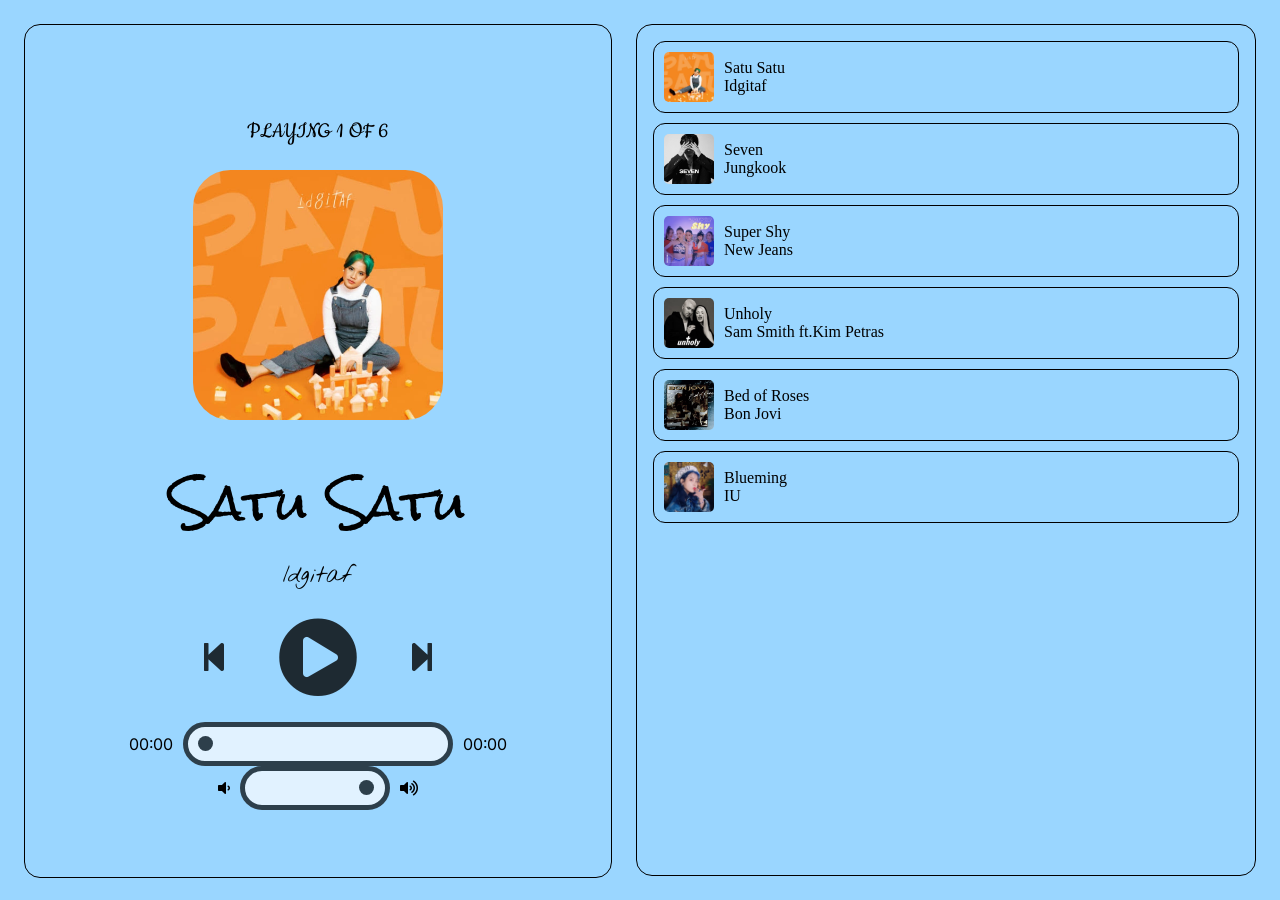
==== index.html @ f0ae2a9a "feat: update file structure" ====
<!DOCTYPE html>
<html lang="en">
  <head>
    <title>Simple Music Player</title>
    <!-- Load FontAwesome icons -->
    <link
      rel="stylesheet"
      href="https://cdnjs.cloudflare.com/ajax/libs/font-awesome/5.13.0/css/all.min.css"
    />
    <link rel="preconnect" href="https://fonts.googleapis.com" />
    <link rel="preconnect" href="https://fonts.gstatic.com" crossorigin />
    <link
      href="https://fonts.googleapis.com/css2?family=Cookie&family=Inter&family=Nothing+You+Could+Do&family=Rock+Salt&display=swap"
      rel="stylesheet"
    />

    <!-- Load the custom CSS style file -->
    <link rel="stylesheet" type="text/css" href="style.css" />
  </head>
  <body>
    <div class="player">
      <!-- Define the section for displaying details -->
      <div class="details">
        <div class="now-playing">PLAYING x OF y</div>
        <div class="track-art"></div>
        <div class="track-name">Track Name</div>
        <div class="track-artist">Track Artist</div>
      </div>

      <!-- Define the section for displaying track buttons -->
      <div class="buttons">
        <div class="prev-track" onclick="prevTrack()">
          <i class="fa fa-step-backward fa-2x"></i>
        </div>
        <div class="playpause-track" onclick="playpauseTrack()">
          <i class="fa fa-play-circle fa-5x"></i>
        </div>
        <div class="next-track" onclick="nextTrack()">
          <i class="fa fa-step-forward fa-2x"></i>
        </div>
      </div>

      <!-- Define the section for displaying the seek slider-->
      <div class="slider_container">
        <div class="current-time">00:00</div>
        <input
          type="range"
          min="1"
          max="100"
          value="0"
          class="seek_slider"
          onchange="seekTo()"
        />
        <div class="total-duration">00:00</div>
      </div>

      <!-- Define the section for displaying the volume slider-->
      <div class="slider_container">
        <i class="fa fa-volume-down"></i>
        <input
          type="range"
          min="1"
          max="100"
          value="99"
          class="volume_slider"
          onchange="setVolume()"
        />
        <i class="fa fa-volume-up"></i>
      </div>
    </div>

    <div class="playlist"></div>

    <!-- Load the main script for the player -->
    <script src="main.js"></script>
  </body>
</html>
---- style.css ----
* {
  padding: 0;
  margin: 0;
}

body {
  background-color: lightgreen;
  transition: background-color 0.5s;
  display: flex;
  flex: 1;
  gap: 24px;
  padding: 24px;
  height: calc(100vh - 48px);
}

/* Using flex with the column direction to
     align items in a vertical direction */
.player {
  height: 100%;
  display: flex;
  align-items: center;
  flex-direction: column;
  justify-content: center;
  flex: 1;
  border: 1px solid black;
  border-radius: 16px;
}

.details {
  display: flex;
  align-items: center;
  flex-direction: column;
  justify-content: center;
  margin-top: 25px;
}

.track-art {
  margin: 25px;
  height: 250px;
  width: 250px;
  background-image: URL('https://source.unsplash.com/Qrspubmx6kE/640x360');
  background-size: cover;
  background-position: center;
  border-radius: 15%;
}

/* Changing the font sizes to suitable ones */
.now-playing {
  font-size: 1.5rem;
  font-family: 'Cookie', cursive;
}

.track-name {
  font-size: 3rem;
  font-family: 'Rock Salt', cursive;
}

.track-artist {
  font-size: 1.5rem;
  font-family: 'Nothing You Could Do', cursive;
}

/* Using flex with the row direction to
     align items in a horizontal direction */
.buttons {
  display: flex;
  flex-direction: row;
  align-items: center;
}

.playpause-track,
.prev-track,
.next-track {
  padding: 25px;
  opacity: 0.8;

  /* Smoothly transition the opacity */
  transition: opacity 0.2s;
}

/* Change the opacity when mouse is hovered */
.playpause-track:hover,
.prev-track:hover,
.next-track:hover {
  opacity: 1;
}

/* Define the slider width so that it scales properly */
.slider_container {
  width: 75%;
  max-width: 400px;
  display: flex;
  justify-content: center;
  align-items: center;
  font-family: 'Inter', sans-serif;
}

/* Modify the appearance of the slider */
.seek_slider,
.volume_slider {
  -webkit-appearance: none;
  -moz-appearance: none;
  appearance: none;
  height: 5px;
  background: black;
  opacity: 0.7;
  -webkit-transition: 0.2s;
  transition: opacity 0.2s;
}

/* Modify the appearance of the slider thumb */
.seek_slider::-webkit-slider-thumb,
.volume_slider::-webkit-slider-thumb {
  -webkit-appearance: none;
  -moz-appearance: none;
  appearance: none;
  width: 15px;
  height: 15px;
  background: white;
  cursor: pointer;
  border-radius: 50%;
}

/* Change the opacity when mouse is hovered */
.seek_slider:hover,
.volume_slider:hover {
  opacity: 1;
}

.seek_slider {
  width: 60%;
  height: 26px;
  padding: 4px 10px;
  border-radius: 100px;
  background: white;
  border: 5px solid black;
}

.seek_slider::-webkit-slider-thumb {
  background-color: black;
}

.volume_slider {
  width: 30%;
  height: 26px;
  padding: 4px 10px;
  border-radius: 100px;
  background: white;
  border: 5px solid black;
}

.volume_slider::-webkit-slider-thumb {
  background-color: black;
}

.current-time,
.total-duration {
  padding: 10px;
}

i.fa-volume-down,
i.fa-volume-up {
  padding: 10px;
}

/* Change the mouse cursor to a pointer
     when hovered over */
i.fa-play-circle,
i.fa-pause-circle,
i.fa-step-forward,
i.fa-step-backward {
  cursor: pointer;
}

.playlist {
  flex: 1;
  border: 1px solid black;
  padding: 16px;
  border-radius: 16px;
}

.playlist-item {
  display: flex;
  align-items: center;
  margin-bottom: 10px;
  cursor: pointer;
  padding: 10px;
  border: 1px solid black;
  border-radius: 12px;
  transition: background-color 0.3s;
}

.playlist-item:hover {
  background-color: rgba(0, 0, 0, 0.1);
}

.playlist-art {
  width: 50px;
  height: 50px;
  margin-right: 10px;
  object-fit: cover;
  border-radius: 5px;
}

.playlist-details {
  flex-grow: 1;
}
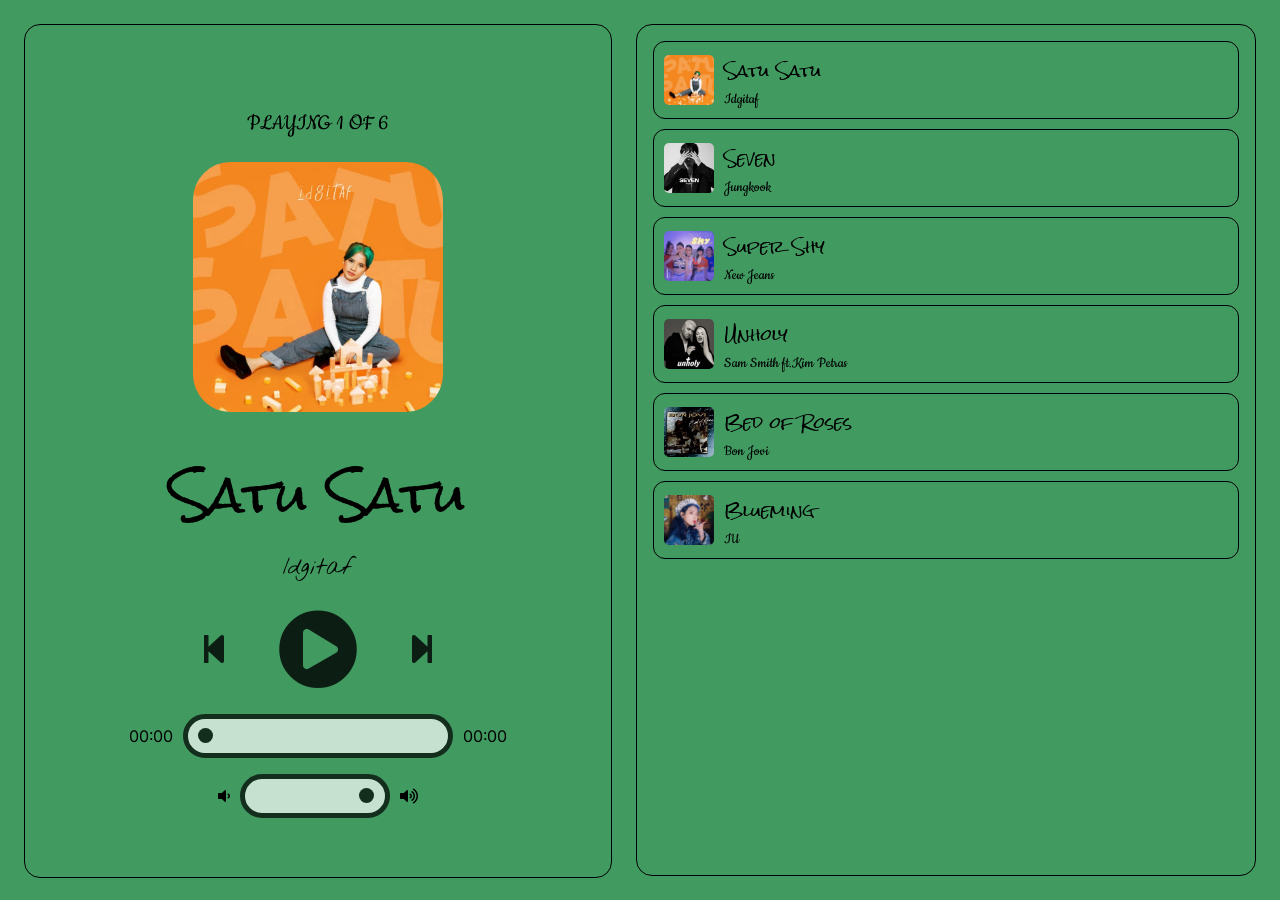
==== commit b89578de: "fix: ui" ====
--- a/index.html
+++ b/index.html
@@ -55,7 +55,7 @@
       </div>
 
       <!-- Define the section for displaying the volume slider-->
-      <div class="slider_container">
+      <div class="volume_slider_container">
         <i class="fa fa-volume-down"></i>
         <input
           type="range"
--- a/style.css
+++ b/style.css
@@ -93,6 +93,16 @@
   justify-content: center;
   align-items: center;
   font-family: 'Inter', sans-serif;
+}
+
+.volume_slider_container {
+  width: 75%;
+  max-width: 400px;
+  display: flex;
+  justify-content: center;
+  align-items: center;
+  font-family: 'Inter', sans-serif;
+  margin-top: 1rem;
 }
 
 /* Modify the appearance of the slider */
@@ -205,3 +215,11 @@
 .playlist-details {
   flex-grow: 1;
 }
+
+.playlist-name {
+  font-family: 'Rock Salt', cursive;
+}
+
+.playlist-artist {
+  font-family: 'Cookie', cursive;
+}
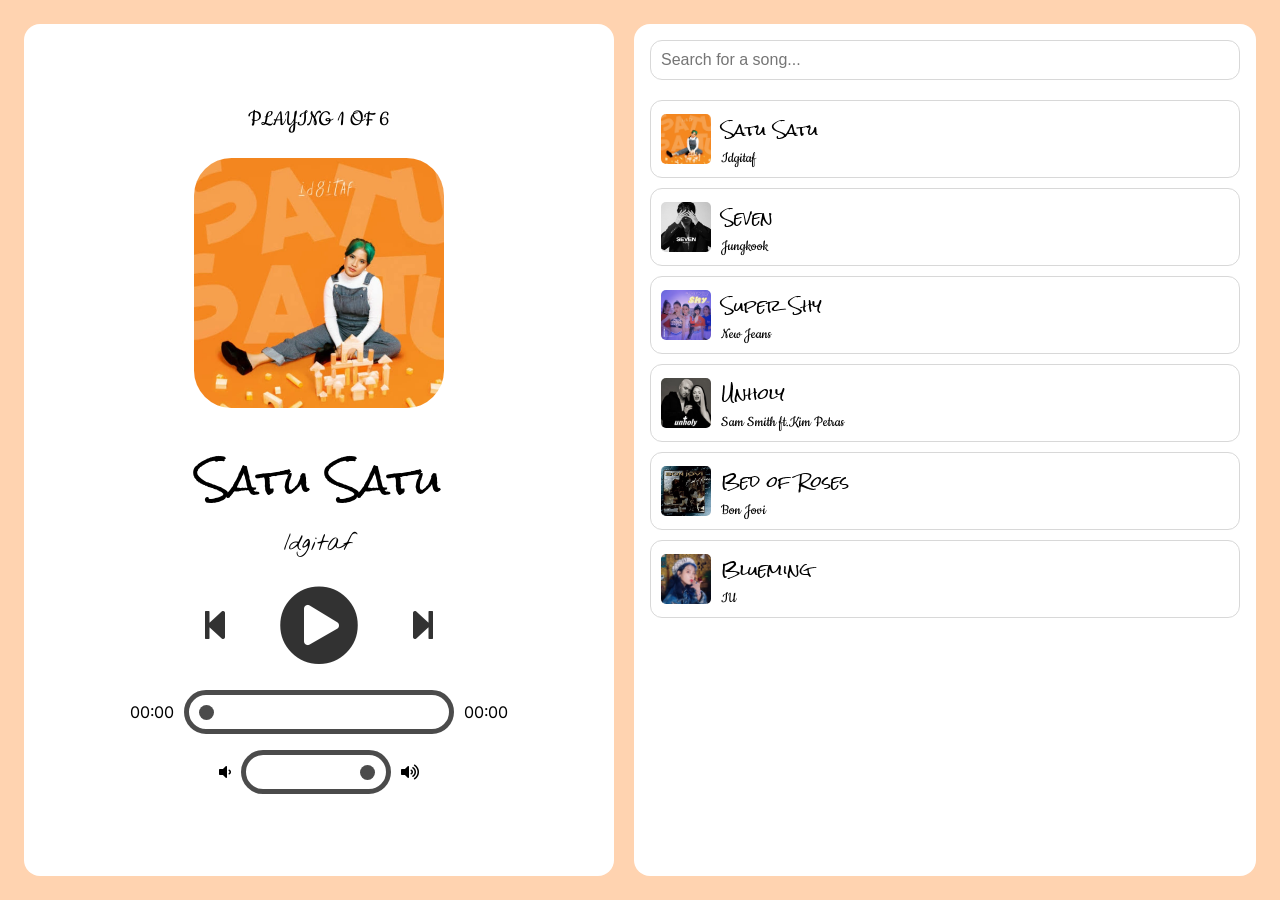
==== commit a4725931: "fix: responsive" ====
--- a/index.html
+++ b/index.html
@@ -69,7 +69,16 @@
       </div>
     </div>
 
-    <div class="playlist"></div>
+    <div class="playlist_container">
+      <div class="search-container">
+        <input
+          type="text"
+          id="searchInput"
+          placeholder="Search for a song..."
+        />
+      </div>
+      <div class="playlist"></div>
+    </div>
 
     <!-- Load the main script for the player -->
     <script src="main.js"></script>
--- a/style.css
+++ b/style.css
@@ -8,8 +8,8 @@
   transition: background-color 0.5s;
   display: flex;
   flex: 1;
-  gap: 24px;
-  padding: 24px;
+  gap: 20px;
+  padding: 1.5rem;
   height: calc(100vh - 48px);
 }
 
@@ -22,8 +22,8 @@
   flex-direction: column;
   justify-content: center;
   flex: 1;
-  border: 1px solid black;
   border-radius: 16px;
+  background: white;
 }
 
 .details {
@@ -31,7 +31,6 @@
   align-items: center;
   flex-direction: column;
   justify-content: center;
-  margin-top: 25px;
 }
 
 .track-art {
@@ -51,7 +50,7 @@
 }
 
 .track-name {
-  font-size: 3rem;
+  font-size: 2.5rem;
   font-family: 'Rock Salt', cursive;
 }
 
@@ -182,20 +181,26 @@
   cursor: pointer;
 }
 
-.playlist {
-  flex: 1;
-  border: 1px solid black;
+.playlist_container {
+  flex: 1;
   padding: 16px;
   border-radius: 16px;
+  background: white;
+}
+
+.playlist {
+  display: flex;
+  flex-direction: column;
+  gap: 10px;
+  overflow-y: auto;
 }
 
 .playlist-item {
   display: flex;
   align-items: center;
-  margin-bottom: 10px;
   cursor: pointer;
   padding: 10px;
-  border: 1px solid black;
+  border: 1px solid #d8d8d8;
   border-radius: 12px;
   transition: background-color 0.3s;
 }
@@ -223,3 +228,119 @@
 .playlist-artist {
   font-family: 'Cookie', cursive;
 }
+
+.search-container {
+  margin-bottom: 20px;
+  display: flex;
+  flex: 1;
+}
+
+#searchInput {
+  padding: 10px;
+  display: flex;
+  flex: 1;
+  border: 1px solid #d8d8d8;
+  border-radius: 12px;
+  font-size: 1rem;
+  outline: none;
+}
+
+/* Mobile (portrait) styles */
+@media only screen and (max-width: 600px) {
+  body {
+    flex-direction: column;
+    gap: 10px;
+    padding: 10px;
+    height: auto;
+  }
+
+  .player,
+  .playlist_container {
+    flex: none;
+    padding: 3rem 1rem;
+  }
+
+  .slider_container,
+  .volume_slider_container {
+    width: 90%;
+  }
+
+  .track-art {
+    height: 150px;
+    width: 150px;
+  }
+
+  .track-name {
+    font-size: 2rem;
+  }
+
+  .track-artist,
+  .now-playing {
+    font-size: 1rem;
+  }
+
+  .buttons {
+    gap: 15px;
+  }
+
+  .playpause-track,
+  .prev-track,
+  .next-track {
+    padding: 15px;
+  }
+
+  .seek_slider,
+  .volume_slider {
+    width: 90%;
+  }
+}
+
+/* Tablet (portrait and landscape) styles */
+@media only screen and (min-width: 600px) and (max-width: 900px) {
+  body {
+    flex-direction: column;
+    gap: 10px;
+    padding: 15px;
+    height: auto;
+  }
+
+  .player,
+  .playlist_container {
+    flex: none;
+    padding: 3rem 1rem;
+  }
+
+  .slider_container,
+  .volume_slider_container {
+    width: 90%;
+  }
+
+  .track-art {
+    height: 200px;
+    width: 200px;
+  }
+
+  .track-name {
+    font-size: 2.5rem;
+  }
+
+  .track-artist,
+  .now-playing {
+    font-size: 1.2rem;
+  }
+
+  .buttons {
+    gap: 20px;
+  }
+
+  .playpause-track,
+  .prev-track,
+  .next-track {
+    padding: 20px;
+  }
+
+  .seek_slider,
+  .volume_slider {
+    width: 90%;
+  }
+}
